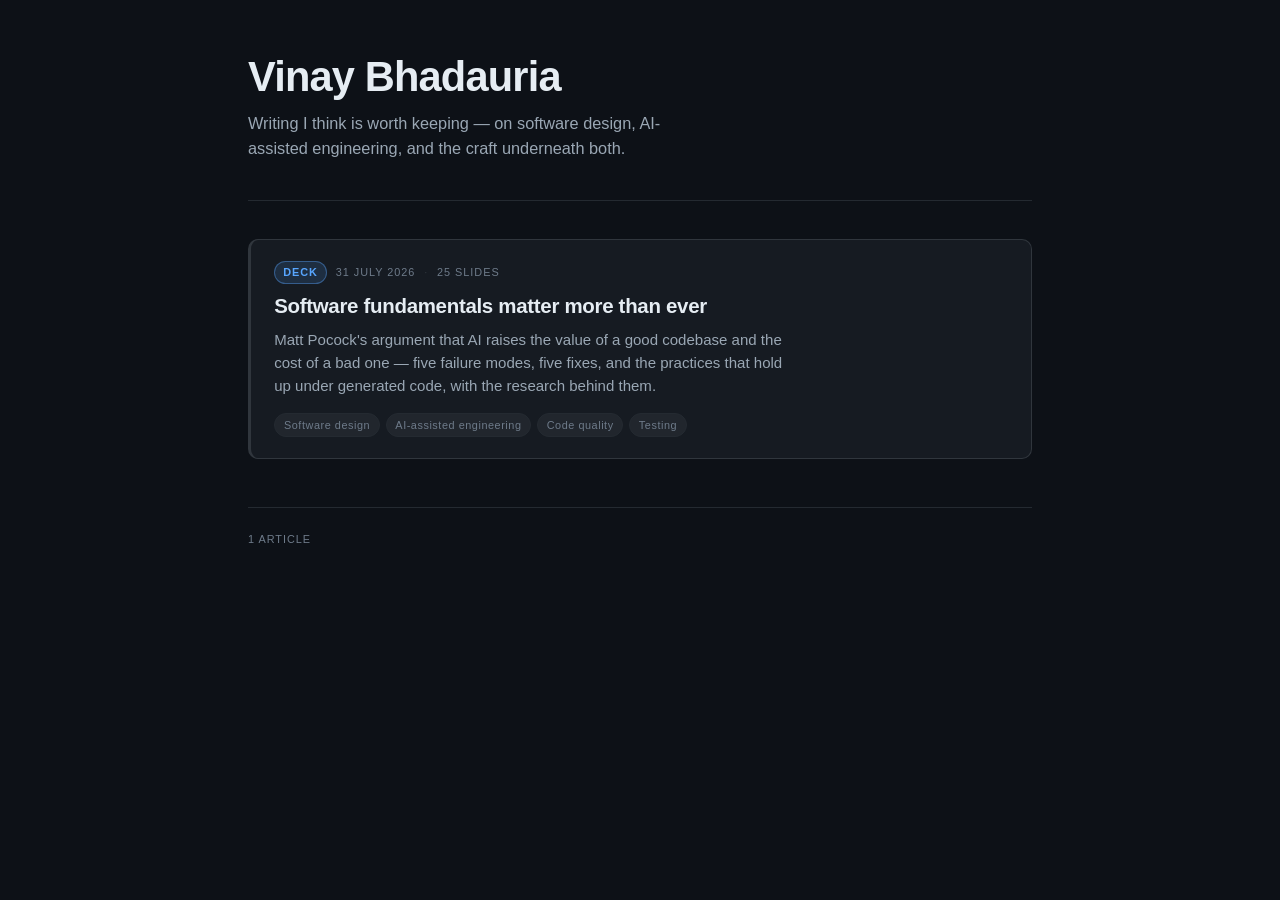
==== index.html @ 4a725905 "feat: initial site with deck framework, themes, and first article Static GitHub Pages site. Shared d" ====
<!DOCTYPE html>
<html lang="en">
<head>
<meta charset="utf-8" />
<meta name="viewport" content="width=device-width, initial-scale=1" />
<title>Vinay Bhadauria — Writing</title>
<meta name="description" content="Writing on software design, AI-assisted engineering, and the craft underneath both." />
<meta property="og:type" content="website" />
<meta property="og:title" content="Vinay Bhadauria — Writing" />
<meta property="og:description" content="Writing on software design, AI-assisted engineering, and the craft underneath both." />
<meta property="og:url" content="https://vinay199129.github.io/" />
<link rel="stylesheet" href="/assets/site.css" />
</head>
<body>

<main class="wrap">
  <header class="masthead">
    <h1 id="site-title">Vinay Bhadauria</h1>
    <p class="tagline" id="site-tagline"></p>
  </header>

  <section id="list" class="list" aria-live="polite">
    <p class="state">Loading…</p>
  </section>

  <footer class="foot">
    <span id="foot-count"></span>
  </footer>
</main>

<script>
(function () {
  "use strict";

  var SAFE_SLUG = /^[a-z0-9][a-z0-9-]*$/;
  var MONTHS = ["January","February","March","April","May","June",
                "July","August","September","October","November","December"];

  var list = document.getElementById("list");

  function el(tag, cls, text) {
    var n = document.createElement(tag);
    if (cls) { n.className = cls; }
    if (text !== undefined && text !== null) { n.textContent = String(text); }
    return n;
  }

  function humanDate(iso) {
    var m = /^(\d{4})-(\d{2})-(\d{2})$/.exec(String(iso || ""));
    if (!m) { return ""; }
    return Number(m[3]) + " " + MONTHS[Number(m[2]) - 1] + " " + m[1];
  }

  function card(a) {
    // Slug builds a URL, so anything not matching the safe pattern is dropped entirely.
    if (!SAFE_SLUG.test(String(a.slug || ""))) { return null; }

    var link = el("a", "card");
    link.href = "/articles/" + a.slug + "/";

    var meta = el("div", "meta");
    if (a.format) { meta.appendChild(el("span", "badge", a.format)); }
    if (a.date) { meta.appendChild(el("span", null, humanDate(a.date))); }
    if (a.length) { meta.appendChild(el("span", null, a.length)); }
    link.appendChild(meta);

    link.appendChild(el("h2", null, a.title || a.slug));
    if (a.summary) { link.appendChild(el("p", null, a.summary)); }

    if (Array.isArray(a.topics) && a.topics.length) {
      var topics = el("div", "topics");
      a.topics.forEach(function (t) { topics.appendChild(el("span", "topic", t)); });
      link.appendChild(topics);
    }
    return link;
  }

  function render(data) {
    var site = data.site || {};
    if (site.title) {
      document.getElementById("site-title").textContent = site.title;
    }
    document.getElementById("site-tagline").textContent = site.tagline || "";

    var articles = (data.articles || []).slice().sort(function (x, y) {
      return String(y.date || "").localeCompare(String(x.date || ""));
    });

    list.textContent = "";
    var shown = 0;
    articles.forEach(function (a) {
      var c = card(a);
      if (c) { list.appendChild(c); shown++; }
    });

    if (!shown) {
      list.appendChild(el("p", "state", "Nothing published yet."));
    }
    document.getElementById("foot-count").textContent =
      shown + (shown === 1 ? " article" : " articles");
  }

  function fail(msg) {
    list.textContent = "";
    var box = el("div", "state error");
    box.appendChild(el("p", null, msg));
    box.appendChild(el("p", "hint",
      "The index reads articles.json over HTTP, which the file:// protocol blocks. " +
      "Serve the folder locally: python -m http.server 8080"));
    list.appendChild(box);
  }

  fetch("/articles.json", { cache: "no-cache" })
    .then(function (r) {
      if (!r.ok) { throw new Error("HTTP " + r.status); }
      return r.json();
    })
    .then(render)
    .catch(function (e) { fail("Could not load articles.json (" + e.message + ")."); });
})();
</script>

</body>
</html>
---- assets/site.css ----
/* Homepage stylesheet. Palette matches the article deck so the site reads as one property.
   Article pages do not load this file — they keep their own design and take only site.js chrome. */
:root{
  --bg:#0d1117; --surface:#161b22; --surface-2:#1c2128; --surface-3:#21262d;
  --fg:#e6edf3; --fg-muted:#9aa7b4; --fg-subtle:#6e7b8a;
  --border:#30363d; --border-subtle:#242a31;
  --accent:#58a6ff; --accent-soft:rgba(88,166,255,.14); --accent-border:rgba(88,166,255,.4);
  --radius:10px;
  --fs-label:.68rem;
}

*{box-sizing:border-box}
html{-webkit-text-size-adjust:100%}
body{
  margin:0; background:var(--bg); color:var(--fg);
  font-family:-apple-system,BlinkMacSystemFont,"Segoe UI",Inter,Roboto,sans-serif;
  -webkit-font-smoothing:antialiased; line-height:1.55;
}

.wrap{max-width:52rem; margin:0 auto; padding:6vh 1.5rem 4rem}

/* ---------- masthead ---------- */
.masthead{padding-bottom:2.4rem; margin-bottom:2.4rem; border-bottom:1px solid var(--border-subtle)}
.masthead h1{
  font-size:clamp(1.9rem,4vw,2.6rem); line-height:1.1; letter-spacing:-.02em;
  margin:0 0 .7rem;
}
.tagline{margin:0; color:var(--fg-muted); max-width:46ch; font-size:1.02rem}

/* ---------- article cards ---------- */
.list{display:flex; flex-direction:column; gap:1rem}

.card{
  display:block; text-decoration:none; color:inherit;
  background:var(--surface); border:1px solid var(--border);
  border-left:3px solid var(--border);
  border-radius:var(--radius); padding:1.3rem 1.45rem;
  transition:border-color .18s, background .18s, transform .18s;
}
.card:hover,.card:focus-visible{
  background:var(--surface-2); border-color:var(--border);
  border-left-color:var(--accent); transform:translateX(2px);
}
.card:focus-visible{outline:2px solid var(--accent); outline-offset:3px}

.card h2{
  font-size:1.28rem; line-height:1.25; letter-spacing:-.015em;
  margin:.55rem 0 .6rem; color:var(--fg);
}
.card:hover h2{color:var(--accent)}
.card p{margin:0; color:var(--fg-muted); font-size:.94rem; max-width:62ch}

.meta{
  display:flex; flex-wrap:wrap; align-items:center; gap:.55rem;
  font-size:var(--fs-label); letter-spacing:.09em; text-transform:uppercase;
  color:var(--fg-subtle);
}
.meta > span + span::before{content:"·"; margin-right:.55rem; color:var(--border)}
.badge{
  color:var(--accent); background:var(--accent-soft);
  border:1px solid var(--accent-border); border-radius:999px;
  padding:.12rem .5rem; font-weight:600;
}
.meta > .badge + span::before{content:none}

.topics{display:flex; flex-wrap:wrap; gap:.35rem; margin-top:.95rem}
.topic{
  font-size:var(--fs-label); letter-spacing:.05em; color:var(--fg-subtle);
  background:var(--surface-3); border:1px solid var(--border-subtle);
  border-radius:999px; padding:.18rem .55rem;
}

/* ---------- states + footer ---------- */
.state{color:var(--fg-subtle); font-size:.92rem; margin:0}
.state.error{
  background:var(--surface); border:1px solid var(--border);
  border-left:3px solid #d29922; border-radius:var(--radius); padding:1.1rem 1.25rem;
}
.state.error p{margin:0 0 .5rem; color:var(--fg-muted)}
.state.error .hint{
  margin:0; font-family:"Cascadia Code",Consolas,"SF Mono",Menlo,monospace;
  font-size:.82rem; color:var(--fg-subtle);
}

.foot{
  margin-top:3rem; padding-top:1.4rem; border-top:1px solid var(--border-subtle);
  font-size:var(--fs-label); letter-spacing:.09em; text-transform:uppercase;
  color:var(--fg-subtle);
}
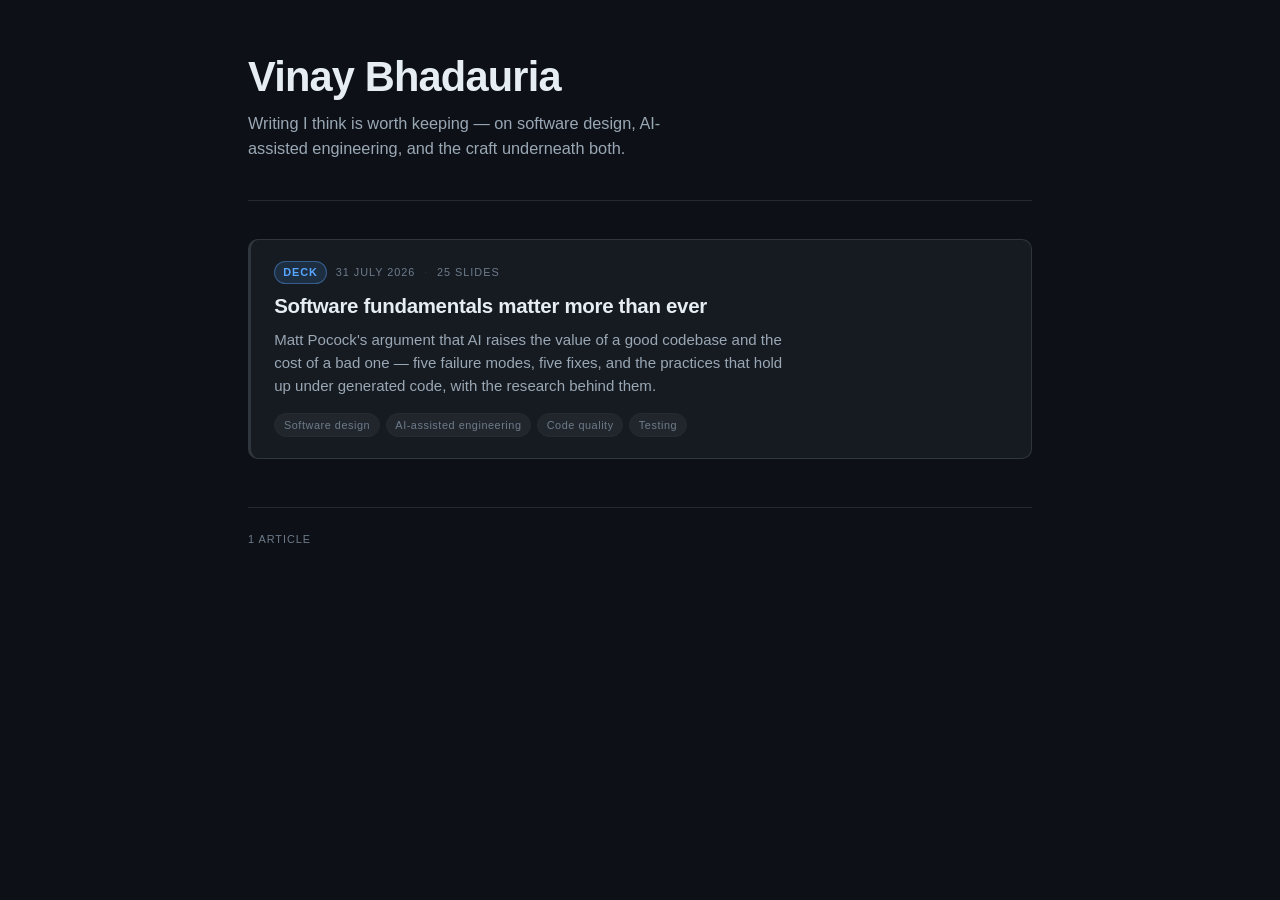
==== commit 19f8f693: "chore: update GitHub username to vinay-p-singh Account renamed from vinay199129. Updates repository " ====
--- a/index.html
+++ b/index.html
@@ -8,7 +8,7 @@
 <meta property="og:type" content="website" />
 <meta property="og:title" content="Vinay Bhadauria — Writing" />
 <meta property="og:description" content="Writing on software design, AI-assisted engineering, and the craft underneath both." />
-<meta property="og:url" content="https://vinay199129.github.io/" />
+<meta property="og:url" content="https://vinay-p-singh.github.io/" />
 <link rel="stylesheet" href="/assets/site.css" />
 </head>
 <body>
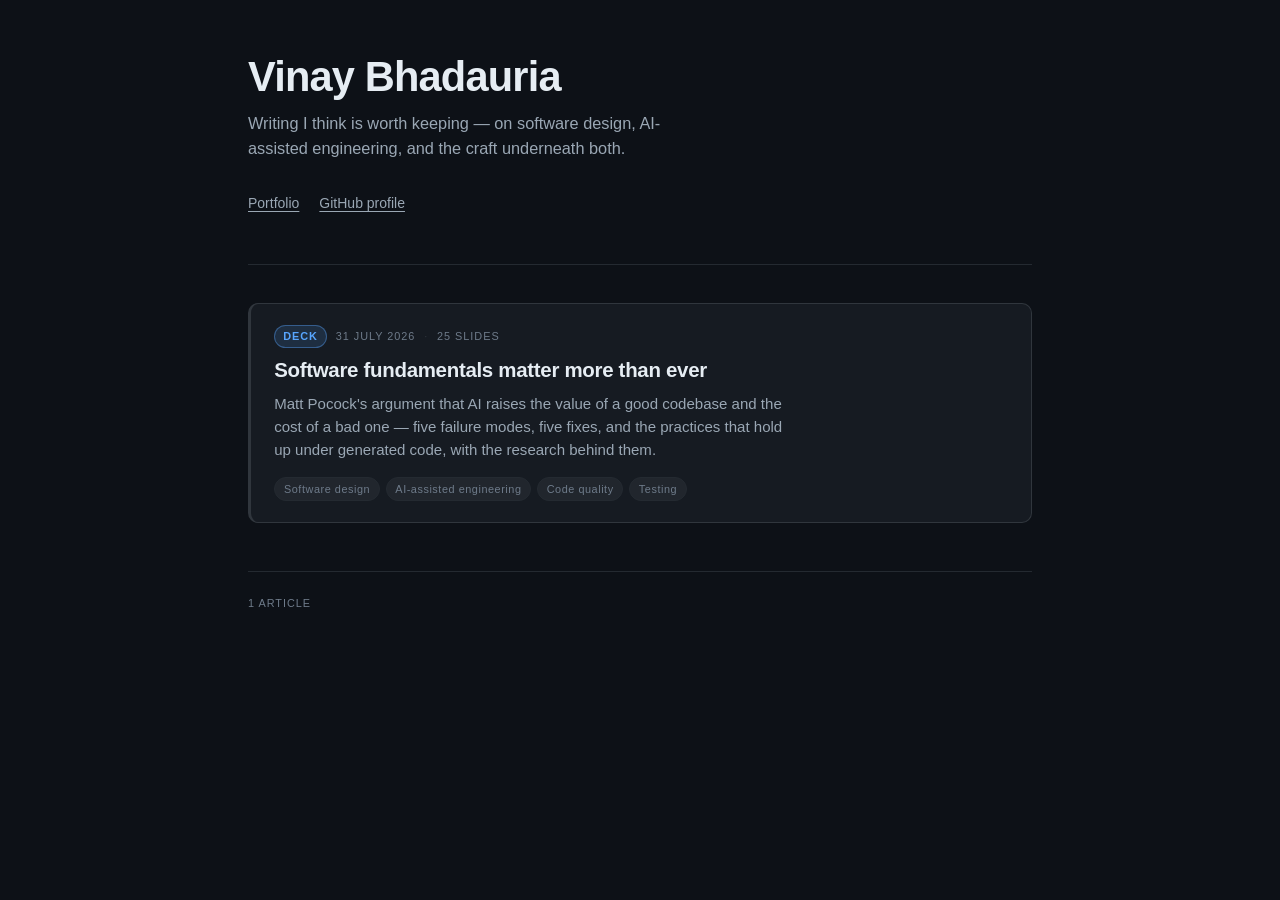
==== commit 28c9adac: "fix(navigation): connect writing to portfolio and profile" ====
--- a/index.html
+++ b/index.html
@@ -17,6 +17,10 @@
   <header class="masthead">
     <h1 id="site-title">Vinay Bhadauria</h1>
     <p class="tagline" id="site-tagline"></p>
+    <nav class="site-nav" aria-label="More from Vinay">
+      <a href="https://vinay-p-singh.github.io/portfolio/">Portfolio</a>
+      <a href="https://github.com/vinay-p-singh">GitHub profile</a>
+    </nav>
   </header>
 
   <section id="list" class="list" aria-live="polite">
--- a/assets/site.css
+++ b/assets/site.css
@@ -26,6 +26,13 @@
   margin:0 0 .7rem;
 }
 .tagline{margin:0; color:var(--fg-muted); max-width:46ch; font-size:1.02rem}
+.site-nav{display:flex; flex-wrap:wrap; gap:.5rem 1.25rem; margin-top:1.25rem; letter-spacing:0}
+.site-nav a{
+  display:inline-flex; align-items:center; min-height:44px;
+  color:var(--fg-muted); font-size:.875rem; text-underline-offset:.2em;
+}
+.site-nav a:hover,.site-nav a:focus-visible{color:var(--accent)}
+.site-nav a:focus-visible{outline:2px solid var(--accent); outline-offset:3px}
 
 /* ---------- article cards ---------- */
 .list{display:flex; flex-direction:column; gap:1rem}
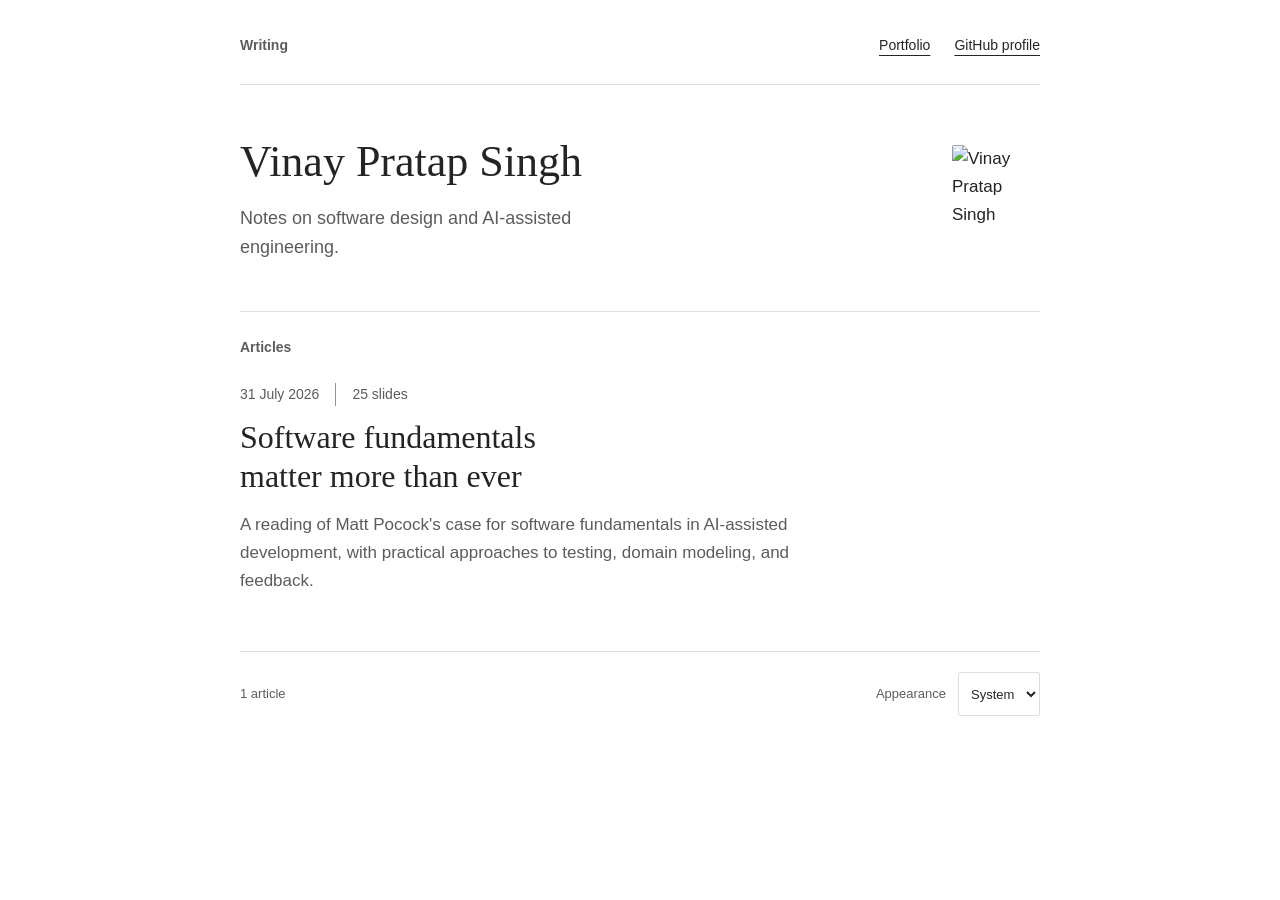
==== commit fd9cdeac: "fix(writing): unify author name and simplify presentation" ====
--- a/index.html
+++ b/index.html
@@ -3,32 +3,64 @@
 <head>
 <meta charset="utf-8" />
 <meta name="viewport" content="width=device-width, initial-scale=1" />
-<title>Vinay Bhadauria — Writing</title>
-<meta name="description" content="Writing on software design, AI-assisted engineering, and the craft underneath both." />
+<script>
+(function () {
+  var theme = new URLSearchParams(location.search).get("scoutTheme");
+  if (theme !== "light" && theme !== "dark") {
+    try { theme = localStorage.getItem("writing:theme"); } catch (error) {}
+  }
+  if (theme !== "light" && theme !== "dark") {
+    theme = matchMedia("(prefers-color-scheme: dark)").matches ? "dark" : "light";
+  }
+  document.documentElement.dataset.theme = theme;
+})();
+</script>
+<title>Vinay Pratap Singh — Writing</title>
+<meta name="author" content="Vinay Pratap Singh" />
+<meta name="description" content="Notes on software design and AI-assisted engineering by Vinay Pratap Singh." />
+<link rel="canonical" href="https://vinay-p-singh.github.io/" />
 <meta property="og:type" content="website" />
-<meta property="og:title" content="Vinay Bhadauria — Writing" />
-<meta property="og:description" content="Writing on software design, AI-assisted engineering, and the craft underneath both." />
+<meta property="og:title" content="Vinay Pratap Singh — Writing" />
+<meta property="og:description" content="Notes on software design and AI-assisted engineering by Vinay Pratap Singh." />
 <meta property="og:url" content="https://vinay-p-singh.github.io/" />
-<link rel="stylesheet" href="/assets/site.css" />
+<link rel="stylesheet" href="/assets/site.css?v=editorial-1" />
 </head>
 <body>
 
+<a class="skip-link" href="#articles">Skip to articles</a>
 <main class="wrap">
-  <header class="masthead">
-    <h1 id="site-title">Vinay Bhadauria</h1>
-    <p class="tagline" id="site-tagline"></p>
+  <div class="topline">
+    <span class="section-label">Writing</span>
     <nav class="site-nav" aria-label="More from Vinay">
       <a href="https://vinay-p-singh.github.io/portfolio/">Portfolio</a>
       <a href="https://github.com/vinay-p-singh">GitHub profile</a>
     </nav>
+  </div>
+  <header class="masthead">
+    <div>
+      <h1 id="site-title">Vinay Pratap Singh</h1>
+      <p class="tagline" id="site-tagline">Notes on software design and AI-assisted engineering.</p>
+    </div>
+    <img class="portrait" src="https://vinay-p-singh.github.io/portfolio/assets/images/profile-pic.jpg" width="88" height="110" alt="Vinay Pratap Singh" fetchpriority="high" />
   </header>
 
-  <section id="list" class="list" aria-live="polite">
-    <p class="state">Loading…</p>
+  <section id="articles" aria-labelledby="articles-title" tabindex="-1">
+    <h2 class="section-label" id="articles-title">Articles</h2>
+    <div id="list" class="list" aria-live="polite">
+      <p class="state">Loading articles...</p>
+    </div>
+    <noscript><p><a href="/articles/software-fundamentals-matter-more-than-ever/">Software fundamentals matter more than ever</a></p></noscript>
   </section>
 
   <footer class="foot">
     <span id="foot-count"></span>
+    <label class="appearance" for="appearance">Appearance
+      <select id="appearance" disabled>
+        <option value="system">System</option>
+        <option value="light">Light</option>
+        <option value="dark">Dark</option>
+      </select>
+    </label>
   </footer>
 </main>
 
@@ -42,85 +74,107 @@
 
   var list = document.getElementById("list");
 
-  function el(tag, cls, text) {
-    var n = document.createElement(tag);
-    if (cls) { n.className = cls; }
-    if (text !== undefined && text !== null) { n.textContent = String(text); }
-    return n;
+  var appearance = document.getElementById("appearance");
+  var systemTheme = matchMedia("(prefers-color-scheme: dark)");
+  var preference = new URLSearchParams(location.search).get("scoutTheme");
+  if (preference !== "light" && preference !== "dark") {
+    try { preference = localStorage.getItem("writing:theme"); } catch (error) {}
+  }
+  appearance.value = preference === "light" || preference === "dark" ? preference : "system";
+  appearance.disabled = false;
+
+  function applyTheme() {
+    document.documentElement.dataset.theme = appearance.value === "system"
+      ? (systemTheme.matches ? "dark" : "light") : appearance.value;
+  }
+
+  appearance.addEventListener("change", function () {
+    applyTheme();
+    try {
+      if (appearance.value === "system") { localStorage.removeItem("writing:theme"); }
+      else { localStorage.setItem("writing:theme", appearance.value); }
+    } catch (error) {}
+    var url = new URL(location.href);
+    url.searchParams.delete("scoutTheme");
+    history.replaceState(null, "", url);
+  });
+  systemTheme.addEventListener("change", function () {
+    if (appearance.value === "system") { applyTheme(); }
+  });
+
+  function el(tag, className, text) {
+    var element = document.createElement(tag);
+    if (className) { element.className = className; }
+    if (text !== undefined && text !== null) { element.textContent = String(text); }
+    return element;
   }
 
   function humanDate(iso) {
-    var m = /^(\d{4})-(\d{2})-(\d{2})$/.exec(String(iso || ""));
-    if (!m) { return ""; }
-    return Number(m[3]) + " " + MONTHS[Number(m[2]) - 1] + " " + m[1];
+    var match = /^(\d{4})-(\d{2})-(\d{2})$/.exec(String(iso || ""));
+    if (!match) { return ""; }
+    return Number(match[3]) + " " + MONTHS[Number(match[2]) - 1] + " " + match[1];
   }
 
-  function card(a) {
-    // Slug builds a URL, so anything not matching the safe pattern is dropped entirely.
-    if (!SAFE_SLUG.test(String(a.slug || ""))) { return null; }
-
-    var link = el("a", "card");
-    link.href = "/articles/" + a.slug + "/";
-
-    var meta = el("div", "meta");
-    if (a.format) { meta.appendChild(el("span", "badge", a.format)); }
-    if (a.date) { meta.appendChild(el("span", null, humanDate(a.date))); }
-    if (a.length) { meta.appendChild(el("span", null, a.length)); }
-    link.appendChild(meta);
-
-    link.appendChild(el("h2", null, a.title || a.slug));
-    if (a.summary) { link.appendChild(el("p", null, a.summary)); }
-
-    if (Array.isArray(a.topics) && a.topics.length) {
-      var topics = el("div", "topics");
-      a.topics.forEach(function (t) { topics.appendChild(el("span", "topic", t)); });
-      link.appendChild(topics);
+  function articleEntry(article) {
+    if (!SAFE_SLUG.test(String(article.slug || ""))) { return null; }
+    var entry = el("article", "article-entry");
+    var meta = el("p", "meta");
+    if (article.date) {
+      var date = el("time", null, humanDate(article.date));
+      date.dateTime = article.date;
+      meta.appendChild(date);
     }
-    return link;
+    if (article.length) { meta.appendChild(el("span", null, article.length)); }
+    entry.appendChild(meta);
+    var heading = el("h3");
+    var link = el("a", null, article.title || article.slug);
+    link.href = "/articles/" + article.slug + "/";
+    heading.appendChild(link);
+    entry.appendChild(heading);
+    if (article.summary) { entry.appendChild(el("p", "summary", article.summary)); }
+    return entry;
   }
 
   function render(data) {
     var site = data.site || {};
-    if (site.title) {
-      document.getElementById("site-title").textContent = site.title;
-    }
-    document.getElementById("site-tagline").textContent = site.tagline || "";
-
-    var articles = (data.articles || []).slice().sort(function (x, y) {
-      return String(y.date || "").localeCompare(String(x.date || ""));
+    if (site.title) { document.getElementById("site-title").textContent = site.title; }
+    if (site.tagline) { document.getElementById("site-tagline").textContent = site.tagline; }
+    var articles = (data.articles || []).slice().sort(function (first, second) {
+      return String(second.date || "").localeCompare(String(first.date || ""));
     });
-
     list.textContent = "";
     var shown = 0;
-    articles.forEach(function (a) {
-      var c = card(a);
-      if (c) { list.appendChild(c); shown++; }
+    articles.forEach(function (article) {
+      var entry = articleEntry(article);
+      if (entry) { list.appendChild(entry); shown++; }
     });
-
-    if (!shown) {
-      list.appendChild(el("p", "state", "Nothing published yet."));
-    }
-    document.getElementById("foot-count").textContent =
-      shown + (shown === 1 ? " article" : " articles");
+    if (!shown) { list.appendChild(el("p", "state", "Nothing published yet.")); }
+    document.getElementById("foot-count").textContent = shown + (shown === 1 ? " article" : " articles");
   }
 
-  function fail(msg) {
+  function fail() {
     list.textContent = "";
     var box = el("div", "state error");
-    box.appendChild(el("p", null, msg));
-    box.appendChild(el("p", "hint",
-      "The index reads articles.json over HTTP, which the file:// protocol blocks. " +
-      "Serve the folder locally: python -m http.server 8080"));
+    box.setAttribute("role", "alert");
+    box.appendChild(el("p", null, "The article list couldn't be loaded."));
+    var retry = el("button", "retry", "Try again");
+    retry.type = "button";
+    retry.addEventListener("click", loadArticles);
+    box.appendChild(retry);
     list.appendChild(box);
   }
 
-  fetch("/articles.json", { cache: "no-cache" })
-    .then(function (r) {
-      if (!r.ok) { throw new Error("HTTP " + r.status); }
-      return r.json();
-    })
-    .then(render)
-    .catch(function (e) { fail("Could not load articles.json (" + e.message + ")."); });
+  function loadArticles() {
+    list.replaceChildren(el("p", "state", "Loading articles..."));
+    return fetch("/articles.json", { cache: "no-cache" })
+      .then(function (response) {
+        if (!response.ok) { throw new Error("HTTP " + response.status); }
+        return response.json();
+      })
+      .then(render)
+      .catch(fail);
+  }
+  loadArticles();
 })();
 </script>
 
--- a/assets/site.css
+++ b/assets/site.css
@@ -1,96 +1,106 @@
-/* Homepage stylesheet. Palette matches the article deck so the site reads as one property.
-   Article pages do not load this file — they keep their own design and take only site.js chrome. */
-:root{
-  --bg:#0d1117; --surface:#161b22; --surface-2:#1c2128; --surface-3:#21262d;
-  --fg:#e6edf3; --fg-muted:#9aa7b4; --fg-subtle:#6e7b8a;
-  --border:#30363d; --border-subtle:#242a31;
-  --accent:#58a6ff; --accent-soft:rgba(88,166,255,.14); --accent-border:rgba(88,166,255,.4);
-  --radius:10px;
-  --fs-label:.68rem;
+:root {
+  color-scheme: light;
+  --cp-bg: #f7f4ef;
+  --cp-bg-elevated: #fcfbf8;
+  --cp-surface: #ffffff;
+  --cp-surface-soft: #f5f5f5;
+  --cp-border: #dedede;
+  --cp-border-strong: #919191;
+  --cp-text: #242424;
+  --cp-text-muted: #5c5c5c;
+  --cp-text-soft: #6f6f6f;
+  --cp-accent: #b11f4b;
+  --cp-accent-hover: #9a1a41;
+  --cp-accent-soft: rgba(177, 31, 75, 0.08);
+  --cp-accent-fg: #ffffff;
+  --cp-success: #16a34a;
+  --cp-danger: #dc2626;
+  --cp-warning: #f59e0b;
+  --cp-link: #0078d4;
+  --cp-shadow: 0 18px 48px rgba(0, 0, 0, 0.12);
+  --cp-overlay: rgba(255, 255, 255, 0.8);
+  --cp-panel: rgba(255, 255, 255, 0.86);
+  --cp-panel-strong: rgba(255, 255, 255, 0.96);
+  --cp-sheen: rgba(255, 255, 255, 0.55);
+  --cp-highlight: rgba(177, 31, 75, 0.12);
 }
-
-*{box-sizing:border-box}
-html{-webkit-text-size-adjust:100%}
-body{
-  margin:0; background:var(--bg); color:var(--fg);
-  font-family:-apple-system,BlinkMacSystemFont,"Segoe UI",Inter,Roboto,sans-serif;
-  -webkit-font-smoothing:antialiased; line-height:1.55;
+html[data-theme="dark"] {
+  color-scheme: dark;
+  --cp-bg: #3d3b3a;
+  --cp-bg-elevated: #343231;
+  --cp-surface: #292929;
+  --cp-surface-soft: #2e2e2e;
+  --cp-border: #474747;
+  --cp-border-strong: #5f5f5f;
+  --cp-text: #dedede;
+  --cp-text-muted: #919191;
+  --cp-text-soft: #b0b0b0;
+  --cp-accent: #fd8ea1;
+  --cp-accent-hover: #fb7b91;
+  --cp-accent-soft: rgba(253, 142, 161, 0.14);
+  --cp-accent-fg: #1a1a1a;
+  --cp-success: #4ade80;
+  --cp-danger: #f87171;
+  --cp-warning: #fbbf24;
+  --cp-link: #4da6ff;
+  --cp-shadow: 0 18px 48px rgba(0, 0, 0, 0.32);
+  --cp-overlay: rgba(41, 41, 41, 0.88);
+  --cp-panel: rgba(41, 41, 41, 0.72);
+  --cp-panel-strong: rgba(41, 41, 41, 0.96);
+  --cp-sheen: rgba(255, 255, 255, 0.04);
+  --cp-highlight: rgba(253, 142, 161, 0.12);
 }
-
-.wrap{max-width:52rem; margin:0 auto; padding:6vh 1.5rem 4rem}
-
-/* ---------- masthead ---------- */
-.masthead{padding-bottom:2.4rem; margin-bottom:2.4rem; border-bottom:1px solid var(--border-subtle)}
-.masthead h1{
-  font-size:clamp(1.9rem,4vw,2.6rem); line-height:1.1; letter-spacing:-.02em;
-  margin:0 0 .7rem;
+* { box-sizing: border-box; }
+html { -webkit-text-size-adjust: 100%; }
+body {
+  margin: 0;
+  background: var(--cp-surface);
+  color: var(--cp-text);
+  font: 17px/1.65 "Segoe UI", Aptos, Calibri, -apple-system, BlinkMacSystemFont, sans-serif;
+  letter-spacing: 0;
+  -webkit-font-smoothing: antialiased;
 }
-.tagline{margin:0; color:var(--fg-muted); max-width:46ch; font-size:1.02rem}
-.site-nav{display:flex; flex-wrap:wrap; gap:.5rem 1.25rem; margin-top:1.25rem; letter-spacing:0}
-.site-nav a{
-  display:inline-flex; align-items:center; min-height:44px;
-  color:var(--fg-muted); font-size:.875rem; text-underline-offset:.2em;
+a { color: inherit; text-underline-offset: 5px; text-decoration-thickness: 1px; }
+a:hover { color: var(--cp-accent); }
+:focus-visible { outline: 2px solid var(--cp-accent); outline-offset: 5px; }
+::selection { background: var(--cp-highlight); }
+.skip-link { position: absolute; top: -100px; left: 24px; padding: 12px; background: var(--cp-surface); }
+.skip-link:focus { top: 8px; }
+.wrap { width: 100%; max-width: 880px; margin: auto; padding: 24px 40px 48px; }
+.topline { display: flex; align-items: center; justify-content: space-between; gap: 16px; padding-bottom: 16px; border-bottom: 1px solid var(--cp-border); }
+.section-label { margin: 0; font-size: 14px; font-weight: 600; color: var(--cp-text-muted); }
+.site-nav { display: flex; flex-wrap: wrap; gap: 8px 24px; }
+.site-nav a { display: inline-flex; align-items: center; min-height: 44px; font-size: 14px; }
+.masthead { display: grid; grid-template-columns: minmax(0, 1fr) 88px; gap: 32px; align-items: center; padding: 52px 0 48px; }
+.masthead h1 { margin: 0 0 16px; font: normal 44px/1.15 Georgia, "Times New Roman", serif; text-wrap: balance; }
+.tagline { max-width: 38ch; margin: 0; color: var(--cp-text-muted); font-size: 18px; }
+.portrait { display: block; width: 88px; height: 110px; object-fit: cover; border-radius: 2px; }
+#articles { border-top: 1px solid var(--cp-border); padding-top: 24px; }
+.article-entry { padding: 24px 0 32px; }
+.article-entry + .article-entry { border-top: 1px solid var(--cp-border); }
+.meta { display: flex; flex-wrap: wrap; gap: 8px 16px; margin: 0 0 12px; color: var(--cp-text-muted); font-size: 14px; }
+.meta span { padding-left: 16px; border-left: 1px solid var(--cp-border-strong); }
+.article-entry h3 { max-width: 28ch; margin: 0 0 16px; font: normal 32px/1.2 Georgia, "Times New Roman", serif; text-wrap: balance; }
+.article-entry h3 a { text-decoration: none; }
+.article-entry h3 a:hover { text-decoration: underline; }
+.summary { margin: 0; max-width: 64ch; color: var(--cp-text-muted); }
+.state { padding: 24px 0; color: var(--cp-text-muted); }
+.state p { margin: 0 0 12px; }
+.retry { font: inherit; color: var(--cp-accent); background: none; border: 0; padding: 8px 0; min-height: 44px; cursor: pointer; text-decoration: underline; text-underline-offset: 4px; }
+.foot { display: flex; flex-wrap: wrap; align-items: center; justify-content: space-between; gap: 16px; margin-top: 24px; padding-top: 20px; border-top: 1px solid var(--cp-border); color: var(--cp-text-muted); font-size: 13px; }
+.appearance { display: flex; align-items: center; gap: 12px; }
+.appearance select { font: inherit; min-height: 44px; padding: 8px; border: 1px solid var(--cp-border); border-radius: 2px; background: var(--cp-surface); color: var(--cp-text); }
+@media (max-width: 600px) {
+  .wrap { padding: 16px 24px 32px; }
+  .topline { align-items: flex-start; flex-direction: column; gap: 4px; padding-bottom: 12px; }
+  .masthead { grid-template-columns: minmax(0, 1fr); gap: 20px; padding: 28px 0 32px; }
+  .portrait { grid-row: 1; width: 64px; height: 80px; }
+  .masthead h1 { font-size: 36px; }
+  .tagline { font-size: 17px; }
+  .article-entry h3 { font-size: 27px; }
+  .article-entry { padding: 20px 0 24px; }
 }
-.site-nav a:hover,.site-nav a:focus-visible{color:var(--accent)}
-.site-nav a:focus-visible{outline:2px solid var(--accent); outline-offset:3px}
-
-/* ---------- article cards ---------- */
-.list{display:flex; flex-direction:column; gap:1rem}
-
-.card{
-  display:block; text-decoration:none; color:inherit;
-  background:var(--surface); border:1px solid var(--border);
-  border-left:3px solid var(--border);
-  border-radius:var(--radius); padding:1.3rem 1.45rem;
-  transition:border-color .18s, background .18s, transform .18s;
+@media print {
+  .wrap { max-width: none; padding: 0; }
+  .appearance, .skip-link { display: none; }
 }
-.card:hover,.card:focus-visible{
-  background:var(--surface-2); border-color:var(--border);
-  border-left-color:var(--accent); transform:translateX(2px);
-}
-.card:focus-visible{outline:2px solid var(--accent); outline-offset:3px}
-
-.card h2{
-  font-size:1.28rem; line-height:1.25; letter-spacing:-.015em;
-  margin:.55rem 0 .6rem; color:var(--fg);
-}
-.card:hover h2{color:var(--accent)}
-.card p{margin:0; color:var(--fg-muted); font-size:.94rem; max-width:62ch}
-
-.meta{
-  display:flex; flex-wrap:wrap; align-items:center; gap:.55rem;
-  font-size:var(--fs-label); letter-spacing:.09em; text-transform:uppercase;
-  color:var(--fg-subtle);
-}
-.meta > span + span::before{content:"·"; margin-right:.55rem; color:var(--border)}
-.badge{
-  color:var(--accent); background:var(--accent-soft);
-  border:1px solid var(--accent-border); border-radius:999px;
-  padding:.12rem .5rem; font-weight:600;
-}
-.meta > .badge + span::before{content:none}
-
-.topics{display:flex; flex-wrap:wrap; gap:.35rem; margin-top:.95rem}
-.topic{
-  font-size:var(--fs-label); letter-spacing:.05em; color:var(--fg-subtle);
-  background:var(--surface-3); border:1px solid var(--border-subtle);
-  border-radius:999px; padding:.18rem .55rem;
-}
-
-/* ---------- states + footer ---------- */
-.state{color:var(--fg-subtle); font-size:.92rem; margin:0}
-.state.error{
-  background:var(--surface); border:1px solid var(--border);
-  border-left:3px solid #d29922; border-radius:var(--radius); padding:1.1rem 1.25rem;
-}
-.state.error p{margin:0 0 .5rem; color:var(--fg-muted)}
-.state.error .hint{
-  margin:0; font-family:"Cascadia Code",Consolas,"SF Mono",Menlo,monospace;
-  font-size:.82rem; color:var(--fg-subtle);
-}
-
-.foot{
-  margin-top:3rem; padding-top:1.4rem; border-top:1px solid var(--border-subtle);
-  font-size:var(--fs-label); letter-spacing:.09em; text-transform:uppercase;
-  color:var(--fg-subtle);
-}
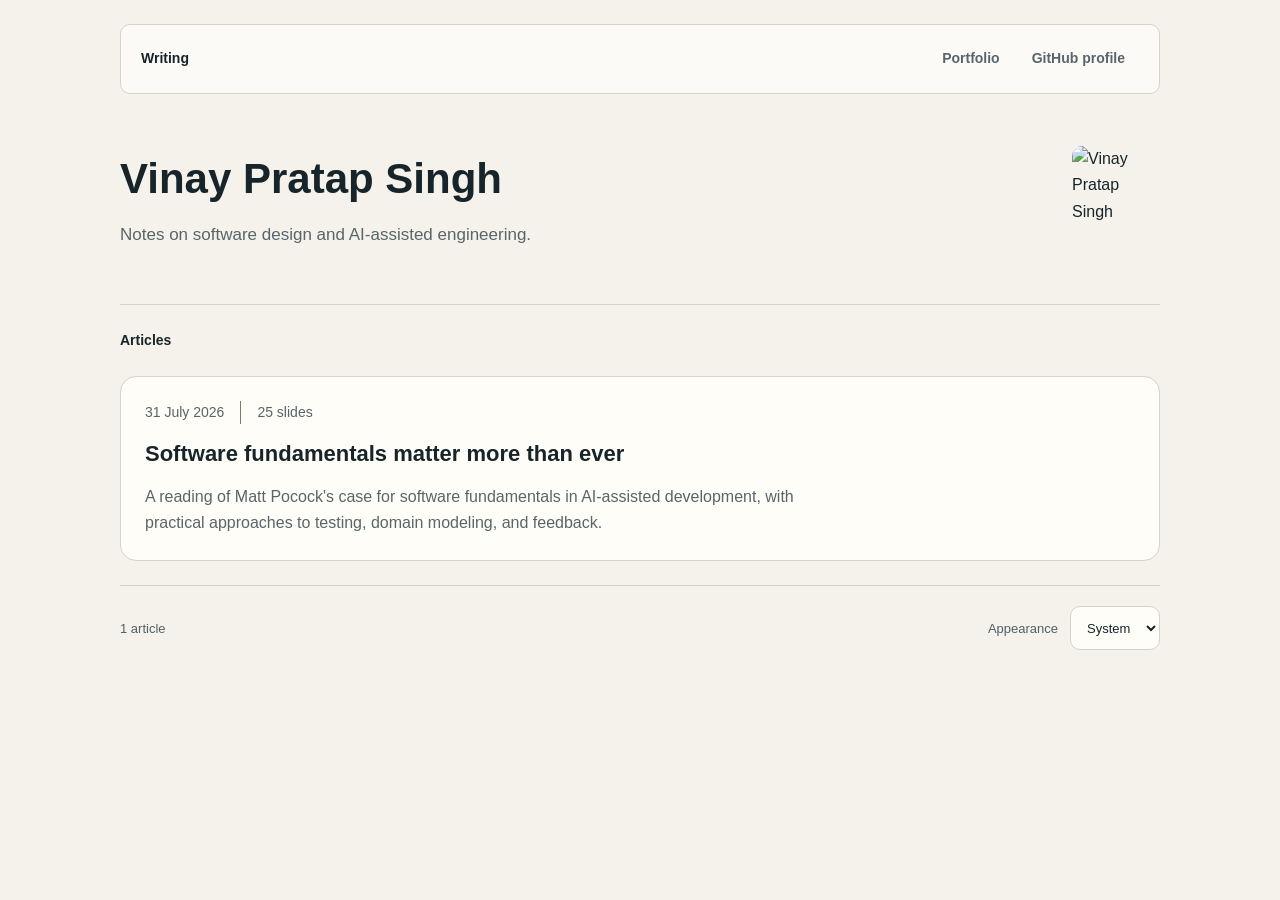
==== commit ddaefe33: "fix(theme): use portfolio as writing design reference" ====
--- a/index.html
+++ b/index.html
@@ -23,7 +23,7 @@
 <meta property="og:title" content="Vinay Pratap Singh — Writing" />
 <meta property="og:description" content="Notes on software design and AI-assisted engineering by Vinay Pratap Singh." />
 <meta property="og:url" content="https://vinay-p-singh.github.io/" />
-<link rel="stylesheet" href="/assets/site.css?v=editorial-1" />
+<link rel="stylesheet" href="/assets/site.css?v=portfolio-1" />
 </head>
 <body>
 
--- a/assets/site.css
+++ b/assets/site.css
@@ -1,104 +1,106 @@
 :root {
   color-scheme: light;
-  --cp-bg: #f7f4ef;
-  --cp-bg-elevated: #fcfbf8;
-  --cp-surface: #ffffff;
-  --cp-surface-soft: #f5f5f5;
-  --cp-border: #dedede;
-  --cp-border-strong: #919191;
-  --cp-text: #242424;
-  --cp-text-muted: #5c5c5c;
-  --cp-text-soft: #6f6f6f;
-  --cp-accent: #b11f4b;
-  --cp-accent-hover: #9a1a41;
-  --cp-accent-soft: rgba(177, 31, 75, 0.08);
+  --cp-bg: #f4f2eb;
+  --cp-bg-elevated: #fbfaf6;
+  --cp-surface: #fffdf7;
+  --cp-surface-soft: #eeeae0;
+  --cp-border: #d8d2c6;
+  --cp-border-strong: #817866;
+  --cp-text: #17252b;
+  --cp-text-muted: #526067;
+  --cp-text-soft: #59656a;
+  --cp-accent: #7b5817;
+  --cp-accent-hover: #60420d;
+  --cp-accent-soft: rgba(149, 108, 27, 0.08);
   --cp-accent-fg: #ffffff;
   --cp-success: #16a34a;
   --cp-danger: #dc2626;
   --cp-warning: #f59e0b;
-  --cp-link: #0078d4;
-  --cp-shadow: 0 18px 48px rgba(0, 0, 0, 0.12);
-  --cp-overlay: rgba(255, 255, 255, 0.8);
-  --cp-panel: rgba(255, 255, 255, 0.86);
-  --cp-panel-strong: rgba(255, 255, 255, 0.96);
+  --cp-link: #7b5817;
+  --cp-shadow: 0 18px 48px rgba(23, 37, 43, 0.14);
+  --cp-overlay: rgba(23, 37, 43, 0.5);
+  --cp-panel: rgba(255, 253, 247, 0.86);
+  --cp-panel-strong: rgba(255, 253, 247, 0.96);
   --cp-sheen: rgba(255, 255, 255, 0.55);
-  --cp-highlight: rgba(177, 31, 75, 0.12);
+  --cp-highlight: rgba(149, 108, 27, 0.14);
 }
 html[data-theme="dark"] {
   color-scheme: dark;
-  --cp-bg: #3d3b3a;
-  --cp-bg-elevated: #343231;
-  --cp-surface: #292929;
-  --cp-surface-soft: #2e2e2e;
-  --cp-border: #474747;
-  --cp-border-strong: #5f5f5f;
-  --cp-text: #dedede;
-  --cp-text-muted: #919191;
-  --cp-text-soft: #b0b0b0;
-  --cp-accent: #fd8ea1;
-  --cp-accent-hover: #fb7b91;
-  --cp-accent-soft: rgba(253, 142, 161, 0.14);
-  --cp-accent-fg: #1a1a1a;
+  --cp-bg: #101b20;
+  --cp-bg-elevated: #14232a;
+  --cp-surface: #1b2d35;
+  --cp-surface-soft: #233943;
+  --cp-border: #3b535e;
+  --cp-border-strong: #78909a;
+  --cp-text: #f2efe6;
+  --cp-text-muted: #b2c2ca;
+  --cp-text-soft: #bcc8ce;
+  --cp-accent: #e0b66b;
+  --cp-accent-hover: #edc982;
+  --cp-accent-soft: rgba(224, 182, 107, 0.12);
+  --cp-accent-fg: #142027;
   --cp-success: #4ade80;
   --cp-danger: #f87171;
   --cp-warning: #fbbf24;
-  --cp-link: #4da6ff;
-  --cp-shadow: 0 18px 48px rgba(0, 0, 0, 0.32);
-  --cp-overlay: rgba(41, 41, 41, 0.88);
-  --cp-panel: rgba(41, 41, 41, 0.72);
-  --cp-panel-strong: rgba(41, 41, 41, 0.96);
+  --cp-link: #e0b66b;
+  --cp-shadow: 0 18px 48px rgba(0, 0, 0, 0.4);
+  --cp-overlay: rgba(6, 13, 18, 0.8);
+  --cp-panel: rgba(27, 45, 53, 0.86);
+  --cp-panel-strong: rgba(27, 45, 53, 0.96);
   --cp-sheen: rgba(255, 255, 255, 0.04);
-  --cp-highlight: rgba(253, 142, 161, 0.12);
+  --cp-highlight: rgba(224, 182, 107, 0.16);
 }
 * { box-sizing: border-box; }
 html { -webkit-text-size-adjust: 100%; }
 body {
   margin: 0;
-  background: var(--cp-surface);
+  background: var(--cp-bg);
   color: var(--cp-text);
-  font: 17px/1.65 "Segoe UI", Aptos, Calibri, -apple-system, BlinkMacSystemFont, sans-serif;
+  font: 16px/1.65 "Segoe UI", Aptos, Calibri, -apple-system, BlinkMacSystemFont, sans-serif;
   letter-spacing: 0;
   -webkit-font-smoothing: antialiased;
 }
-a { color: inherit; text-underline-offset: 5px; text-decoration-thickness: 1px; }
-a:hover { color: var(--cp-accent); }
-:focus-visible { outline: 2px solid var(--cp-accent); outline-offset: 5px; }
+a { color: var(--cp-accent); text-underline-offset: 4px; text-decoration-thickness: 1px; }
+a:hover { color: var(--cp-accent-hover); }
+:focus-visible { outline: 3px solid var(--cp-accent); outline-offset: 4px; }
 ::selection { background: var(--cp-highlight); }
 .skip-link { position: absolute; top: -100px; left: 24px; padding: 12px; background: var(--cp-surface); }
 .skip-link:focus { top: 8px; }
-.wrap { width: 100%; max-width: 880px; margin: auto; padding: 24px 40px 48px; }
-.topline { display: flex; align-items: center; justify-content: space-between; gap: 16px; padding-bottom: 16px; border-bottom: 1px solid var(--cp-border); }
-.section-label { margin: 0; font-size: 14px; font-weight: 600; color: var(--cp-text-muted); }
-.site-nav { display: flex; flex-wrap: wrap; gap: 8px 24px; }
-.site-nav a { display: inline-flex; align-items: center; min-height: 44px; font-size: 14px; }
+.wrap { width: 100%; max-width: 1120px; margin: auto; padding: 24px 40px 48px; }
+.topline { display: flex; align-items: center; justify-content: space-between; gap: 16px; padding: 12px 20px; border: 1px solid var(--cp-border); border-radius: 10px; background: var(--cp-bg-elevated); }
+.section-label { margin: 0; font-size: 14px; font-weight: 650; color: var(--cp-text); }
+.site-nav { display: flex; flex-wrap: wrap; gap: 4px; }
+.site-nav a { display: inline-flex; align-items: center; min-height: 44px; padding: 10px 14px; border-radius: 10px; color: var(--cp-text-soft); text-decoration: none; font-size: 14px; font-weight: 600; }
+.site-nav a:hover, .site-nav a:focus-visible { color: var(--cp-accent); background: var(--cp-accent-soft); }
 .masthead { display: grid; grid-template-columns: minmax(0, 1fr) 88px; gap: 32px; align-items: center; padding: 52px 0 48px; }
-.masthead h1 { margin: 0 0 16px; font: normal 44px/1.15 Georgia, "Times New Roman", serif; text-wrap: balance; }
-.tagline { max-width: 38ch; margin: 0; color: var(--cp-text-muted); font-size: 18px; }
-.portrait { display: block; width: 88px; height: 110px; object-fit: cover; border-radius: 2px; }
+.masthead h1 { margin: 0 0 16px; font-size: 42px; line-height: 1.25; font-weight: 650; text-wrap: balance; }
+.tagline { max-width: 48ch; margin: 0; color: var(--cp-text-soft); font-size: 17px; }
+.portrait { display: block; width: 88px; height: 110px; object-fit: cover; object-position: center 35%; border-radius: 10px; }
 #articles { border-top: 1px solid var(--cp-border); padding-top: 24px; }
-.article-entry { padding: 24px 0 32px; }
-.article-entry + .article-entry { border-top: 1px solid var(--cp-border); }
-.meta { display: flex; flex-wrap: wrap; gap: 8px 16px; margin: 0 0 12px; color: var(--cp-text-muted); font-size: 14px; }
+.list { display: grid; gap: 24px; margin-top: 24px; }
+.article-entry { padding: 24px; background: var(--cp-surface); border: 1px solid var(--cp-border); border-radius: 16px; }
+.article-entry:hover { border-color: var(--cp-accent); }
+.meta { display: flex; flex-wrap: wrap; gap: 8px 16px; margin: 0 0 16px; color: var(--cp-text-soft); font-size: 14px; }
 .meta span { padding-left: 16px; border-left: 1px solid var(--cp-border-strong); }
-.article-entry h3 { max-width: 28ch; margin: 0 0 16px; font: normal 32px/1.2 Georgia, "Times New Roman", serif; text-wrap: balance; }
-.article-entry h3 a { text-decoration: none; }
+.article-entry h3 { margin: 0 0 16px; font-size: 22px; line-height: 1.25; font-weight: 650; text-wrap: balance; }
+.article-entry h3 a { color: var(--cp-text); text-decoration: none; }
 .article-entry h3 a:hover { text-decoration: underline; }
-.summary { margin: 0; max-width: 64ch; color: var(--cp-text-muted); }
+.summary { margin: 0; max-width: 76ch; color: var(--cp-text-soft); }
 .state { padding: 24px 0; color: var(--cp-text-muted); }
 .state p { margin: 0 0 12px; }
 .retry { font: inherit; color: var(--cp-accent); background: none; border: 0; padding: 8px 0; min-height: 44px; cursor: pointer; text-decoration: underline; text-underline-offset: 4px; }
 .foot { display: flex; flex-wrap: wrap; align-items: center; justify-content: space-between; gap: 16px; margin-top: 24px; padding-top: 20px; border-top: 1px solid var(--cp-border); color: var(--cp-text-muted); font-size: 13px; }
 .appearance { display: flex; align-items: center; gap: 12px; }
-.appearance select { font: inherit; min-height: 44px; padding: 8px; border: 1px solid var(--cp-border); border-radius: 2px; background: var(--cp-surface); color: var(--cp-text); }
+.appearance select { font: inherit; min-height: 44px; padding: 8px 12px; border: 1px solid var(--cp-border); border-radius: 10px; background: var(--cp-surface); color: var(--cp-text); }
 @media (max-width: 600px) {
   .wrap { padding: 16px 24px 32px; }
-  .topline { align-items: flex-start; flex-direction: column; gap: 4px; padding-bottom: 12px; }
+  .topline { align-items: flex-start; flex-direction: column; gap: 4px; padding: 12px; }
   .masthead { grid-template-columns: minmax(0, 1fr); gap: 20px; padding: 28px 0 32px; }
   .portrait { grid-row: 1; width: 64px; height: 80px; }
-  .masthead h1 { font-size: 36px; }
+  .masthead h1 { font-size: 30px; }
   .tagline { font-size: 17px; }
-  .article-entry h3 { font-size: 27px; }
-  .article-entry { padding: 20px 0 24px; }
+  .article-entry h3 { font-size: 22px; }
+  .article-entry { padding: 20px; }
 }
 @media print {
   .wrap { max-width: none; padding: 0; }
